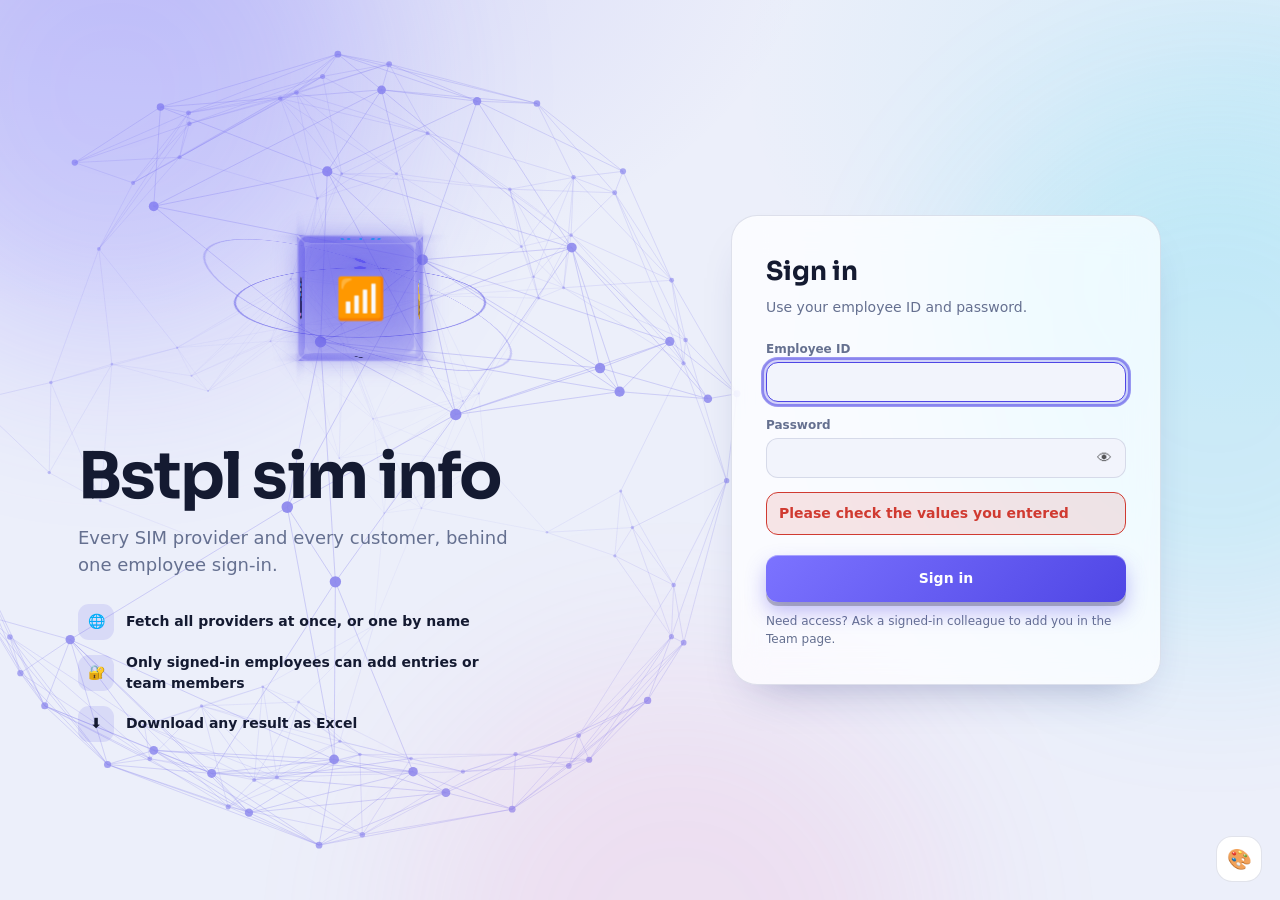
==== netlify_frontend/index.html @ 2a4c4e4f "init" ====
<!DOCTYPE html>
<html lang="en" data-theme="light"><head><meta charset="utf-8"><meta name="viewport" content="width=device-width,initial-scale=1">
<title>bstpl sim info</title>
<script>try{document.documentElement.dataset.theme=localStorage.getItem('vi-theme')||(matchMedia('(prefers-color-scheme:dark)').matches?'dark':'light')}catch(e){}</script>
<style>.hide{display:none!important}</style>
<link rel="preconnect" href="https://fonts.googleapis.com"><link rel="preconnect" href="https://fonts.gstatic.com" crossorigin>
<link rel="stylesheet" href="https://fonts.googleapis.com/css2?family=Sora:wght@500;700;800&display=swap">
<link rel="stylesheet" href="style.css?v=12">
<link rel="stylesheet" href="ux3d.css?v=12"></head><body>
<canvas id="bg" aria-hidden="true"></canvas>
<div class="aurora" aria-hidden="true"><i></i><i></i><i></i></div>

<!-- ================= SIGN IN ================= -->
<section id="login" class="hide">
  <div class="hero">
    <div class="scene" aria-hidden="true">
      <div class="ring"></div><div class="ring r2"></div>
      <div class="cube"><i>📶</i><i>🔐</i><i>📊</i><i>📱</i><i>🌐</i><i>⚡</i></div>
    </div>
    <h1 class="brand">Bstpl sim info</h1>
    <p class="lead">Every SIM provider and every customer, behind one employee sign-in.</p>
    <ul class="perks">
      <li><span>🌐</span>Fetch all providers at once, or one by name</li>
      <li><span>🔐</span>Only signed-in employees can add entries or team members</li>
      <li><span>⬇</span>Download any result as Excel</li>
    </ul>
  </div>
  <form id="loginForm" class="glass tilt" data-tilt="5" autocomplete="on">
    <h2>Sign in</h2><p class="sub">Use your employee ID and password.</p>
    <label>Employee ID<input id="lId" name="username" autocomplete="username" required></label>
    <label>Password<span class="pw"><input id="lPw" name="password" type="password" autocomplete="current-password" required><button type="button" class="eye" data-eye="lPw" aria-label="Show or hide password">👁</button></span></label>
    <div class="err hide" id="lErr" role="alert"></div>
    <button class="btn big" id="lBtn">Sign in</button>
    <p class="hint">Need access? Ask a signed-in colleague to add you in the Team page.</p>
  </form>
</section>

<!-- ================= APP ================= -->
<div id="app" class="hide">
  <header class="top glass">
    <div class="logo"><span class="gem" aria-hidden="true"></span><h1>bstpl sim info</h1></div>
    <nav class="tabs" id="mainNav"><button class="on" data-v="vData">📊 Data</button><button data-v="vTeam">👥 Team</button><button data-v="vLogs">🕘 Login history</button></nav>
    <div class="right">
      <span class="pill" id="conn">connecting…</span>
      <div class="user">
        <button class="avatar" id="userBtn" aria-label="Account menu"><span id="uIni">A</span></button>
        <div class="menu hide" id="userMenu"><div class="who"><b id="uName"></b><small id="uId"></small></div>
          <button id="chgPw">🔑 Change password</button><button id="logout">⎋ Sign out</button></div>
      </div>
    </div>
  </header>

  <main>
    <div class="banner hide" id="banner"></div>
    <div class="banner warn hide" id="pwWarn">You are still using the built-in password. <button class="link" id="pwWarnBtn">Change it now</button></div>

    <!-- ---- data ---- -->
    <section id="vData" class="rise">
      <div class="card tablebar"><div id="chips"></div><button class="btn ghost" id="newTable">➕ New table</button></div>
      <div id="work" class="hide">
        <nav class="tabs subnav"><button class="on" data-t="fetch">🔍 Fetch</button><button data-t="add">➕ Insert</button></nav>
        <section id="fetch" class="rise">
          <div class="card upload-bar">
            <div class="row between">
              <div>
                <strong>📁 Bulk Upload Excel (.xlsx)</strong>
                <p class="hint" style="margin:2px 0 0">Each sheet name in the Excel file represents a SIM Provider (sensorise, iotivity, vi, growspace, taisys). Customer names are read from the table rows. Importing the identical file twice asks for confirmation.</p>
              </div>
              <div class="row" style="margin-top:0;align-items:center">
                <input type="file" id="bulkFile" accept=".xlsx,.xlsm" class="hide">
                <button type="button" class="btn" id="bulkUploadBtn">📂 Choose & Upload Excel</button>
                <span id="uploadStatus" class="tag hide"></span>
              </div>
            </div>
          </div>
          <div class="card filter-card"><div class="grid" id="filters"></div>
            <div class="row between">
              <div class="row top0">
                <button class="btn" id="go">Fetch</button>
                <button class="btn ghost" id="reset">Reset</button>
                <button class="btn ghost" id="dl">⬇ Download Excel</button>
                
                <!-- Column Visibility Dropdown -->
                <div class="col-picker-wrap">
                  <button type="button" class="btn ghost" id="colPickerBtn" aria-expanded="false" title="Choose which columns to show in the table">
                    ⚙ Columns <span class="tag" id="colBadge" style="margin-left:4px;font-size:10px">All</span> ▾
                  </button>
                  <div class="col-picker-menu hide" id="colPickerMenu">
                    <div class="col-picker-header">
                      <div class="row between top0" style="margin-bottom:8px">
                        <strong style="font-size:13px">Columns to Display</strong>
                        <button type="button" class="btn ghost sm" id="colCloseBtn" style="padding:2px 8px">✕</button>
                      </div>
                      <div class="row top0" style="gap:6px">
                        <button type="button" class="btn ghost sm" id="colSelectAll">All</button>
                        <button type="button" class="btn ghost sm" id="colSelectDefault">Default</button>
                        <button type="button" class="btn ghost sm" id="colClearAll">Clear</button>
                      </div>
                    </div>
                    <div class="col-picker-list" id="colPickerList"></div>
                  </div>
                </div>
              </div>

              <!-- Page Size Selector -->
              <div class="row top0" style="align-items:center">
                <label style="display:flex;align-items:center;gap:6px;margin:0;font-size:12px;color:var(--mut)">
                  Rows per page:
                  <select id="pageSize" class="auto" style="padding:6px 10px;font-size:12px">
                    <option value="100" selected>100</option>
                    <option value="250">250</option>
                    <option value="500">500</option>
                    <option value="1000">1000</option>
                    <option value="5000">5,000 (use Download for everything)</option>
                  </select>
                </label>
              </div>
            </div>
          </div>
          <div class="stats" id="stats"></div>
          <div class="card"><div class="wrap"><table><thead id="head"></thead><tbody id="body"></tbody></table></div>
            <div class="pager"><span id="info"></span><span><button class="btn ghost" id="prev">‹ Prev</button> <button class="btn ghost" id="next">Next ›</button></span></div></div>
        </section>
        <section id="add" class="hide rise">
          <div class="card empty hide" id="addAll"><h3>Choose a provider to add an entry</h3><div id="addPick"></div></div>
          <form class="card" id="form"><div class="grid" id="fields"></div>
            <div class="row"><button class="btn">Save to database</button><button type="reset" class="btn ghost" id="clear">Clear</button></div></form>
        </section>
      </div>
      <div class="card empty hide" id="noTables">No tables in this database yet. Click <b>➕ New table</b> to create one, or create tables in MySQL Workbench and refresh this page.</div>
    </section>

    <!-- ---- team ---- -->
    <section id="vTeam" class="hide rise"><div class="two">
      <form class="card" id="memberForm" autocomplete="off"><h3>Add a team member</h3>
        <p class="hint">Only signed-in employees can do this. The new member can change their password after signing in.</p>
        <div class="grid one">
          <label>Employee ID<input id="mId" required minlength="3" maxlength="30" pattern="[A-Za-z0-9_.-]+" placeholder="e.g. 2045"></label>
          <label>Full name<input id="mName" required maxlength="100" placeholder="e.g. Asha Rao"></label>
          <label>Temporary password<span class="pw"><input id="mPw" type="password" minlength="6" maxlength="100" required autocomplete="new-password" data-meter="mMeter"><button type="button" class="eye" data-eye="mPw" aria-label="Show or hide password">👁</button></span><span class="meter" id="mMeter"><i></i></span></label>
          <label style="display:flex;gap:8px;align-items:center;font-weight:500"><input type="checkbox" id="mAdmin" style="width:auto;margin:0"> Administrator (manages the team, sees login history, creates tables)</label>
        </div>
        <div class="row"><button class="btn">Add member</button></div></form>
      <div class="card"><h3>Team members <small class="count" id="mCount"></small></h3>
        <div class="wrap"><table><thead><tr><th>Employee ID</th><th>Name</th><th>Added by</th><th>Last sign-in</th><th></th></tr></thead><tbody id="mBody"></tbody></table></div></div>
    </div></section>

    <!-- ---- login history ---- -->
    <section id="vLogs" class="hide rise"><div class="card">
      <div class="row between top0"><h3>Login history <small class="count" id="lgInfo"></small></h3>
        <span class="row top0"><select id="lgFilter" class="auto"><option value="">Everything</option><option value="fail">Failed sign-ins</option><option value="login">Sign-ins</option><option value="logout">Sign-outs</option><option value="password_change">Password changes</option><option value="member_added">Members added</option><option value="member_removed">Members removed</option><option value="bulk_upload">Bulk uploads</option></select>
        <button class="btn ghost" id="lgRefresh">↻ Refresh</button></span></div>
      <div class="wrap"><table><thead><tr><th>Time</th><th>Employee ID</th><th>Name</th><th>What happened</th><th>Details</th><th>IP address</th><th>Device</th></tr></thead><tbody id="lgBody"></tbody></table></div>
    </div></section>
  </main>
</div>

<dialog id="dlg"><h2>Create a new table</h2>
  <label>Table name<input id="tName" placeholder="e.g. NEWPROVIDER"></label>
  <p class="hint">An <b>id</b> column (automatic number) and a <b>created_at</b> column are added for you.</p>
  <div id="cols"></div>
  <div class="row"><button type="button" class="btn ghost" id="addCol">+ Column</button><span style="flex:1"></span>
    <button type="button" class="btn ghost" id="cancel">Cancel</button><button type="button" class="btn" id="create">Create table</button></div>
</dialog>

<dialog id="pwDlg"><h2>Change password</h2>
  <form id="pwForm" autocomplete="off">
    <label>Current password<span class="pw"><input id="pCur" type="password" autocomplete="current-password" required><button type="button" class="eye" data-eye="pCur" aria-label="Show or hide password">👁</button></span></label>
    <label>New password<span class="pw"><input id="pNew" type="password" minlength="6" maxlength="100" autocomplete="new-password" data-meter="pMeter" required><button type="button" class="eye" data-eye="pNew" aria-label="Show or hide password">👁</button></span><span class="meter" id="pMeter"><i></i></span></label>
    <label>Repeat new password<input id="pNew2" type="password" autocomplete="new-password" required></label>
    <p class="hint">At least 6 characters. 12 or more, mixing letters, numbers and symbols, is strong. Other devices are signed out when you save.</p>
    <div class="row"><span style="flex:1"></span><button type="button" class="btn ghost" id="pCancel">Cancel</button><button class="btn">Save password</button></div>
  </form>
</dialog>

<dialog id="uploadAckDlg" class="ack-dlg">
  <!-- Progress Section -->
  <div id="uploadProgressSection">
    <div class="row between" style="align-items:center;margin-bottom:12px">
      <h3 style="margin:0">⏳ Uploading & Processing Excel Data</h3>
      <span class="tag ok" id="uploadStatusTag">All Sheets</span>
    </div>
    <p class="hint" id="uploadFileMeta" style="margin:0 0 14px">Preparing file...</p>
    
    <div class="progress-wrap">
      <div class="progress-track">
        <div id="uploadProgressBar" class="progress-bar"></div>
      </div>
      <div class="row between" style="font-size:12px;margin-top:8px;color:var(--mut)">
        <span id="uploadStageText">Uploading file…</span>
        <b id="uploadPercent">0%</b>
      </div>
    </div>
    
    <div class="upload-steps">
      <div class="ustep active" id="step1"><i>1</i> <span>Uploading Excel file</span></div>
      <div class="ustep" id="step2"><i>2</i> <span>Sheet names as Providers</span></div>
      <div class="ustep" id="step3"><i>3</i> <span>Consolidating customer entries</span></div>
    </div>
  </div>

  <!-- Acknowledgment Section -->
  <div id="uploadAckSection" class="hide">
    <div style="text-align:center;margin-bottom:18px">
      <div class="ack-icon">✅</div>
      <h2 style="margin:0 0 6px">Data Upload Acknowledgment</h2>
      <p class="hint" style="max-width:560px;margin:0 auto">
        All sheets have been successfully consolidated into the unified table. Each sheet name was processed as the SIM Provider, and each table row was imported with its customer name. The file itself is not stored; only a fingerprint is kept so an accidental re-upload can be caught.
      </p>
    </div>

    <div class="stats" style="grid-template-columns:repeat(3,1fr);margin-bottom:18px">
      <div class="card stat">
        <b id="ackTotalRows">0</b>
        <span>Total Entries Imported</span>
      </div>
      <div class="card stat">
        <b id="ackSheetsCount">0</b>
        <span>Providers (Sheets)</span>
      </div>
      <div class="card stat">
        <b id="ackCustomersCount">0</b>
        <span>Customers Identified</span>
      </div>
    </div>

    <ul id="ackWarnings" class="hide" style="margin:0 0 14px;padding:10px 12px 10px 28px;border:1px solid var(--warn);border-radius:12px;color:var(--warn);font-size:12px"></ul>
    <h4 style="margin:0 0 8px;font-size:13px;color:var(--mut);text-transform:uppercase;letter-spacing:.05em">Providers (Sheets) Breakdown</h4>
    <div class="wrap" style="max-height:220px;margin-bottom:18px">
      <table>
        <thead>
          <tr>
            <th>Sheet Name (Provider)</th>
            <th class="num">Entries (Rows)</th>
            <th>Sample Customers</th>
            <th>Status</th>
          </tr>
        </thead>
        <tbody id="ackBreakdownBody"></tbody>
      </table>
    </div>

    <div class="row end">
      <button type="button" class="btn" id="ackCloseBtn">✔ Acknowledge & View Records</button>
    </div>
  </div>

  <!-- Error Section -->
  <div id="uploadErrorSection" class="hide">
    <div style="text-align:center;margin-bottom:18px">
      <div class="ack-icon" style="color:var(--err)">⚠️</div>
      <h2 style="margin:0 0 8px">Upload Failed</h2>
      <p class="err" id="uploadErrorMsg"></p>
    </div>
    <div class="row end">
      <button type="button" class="btn ghost" id="ackErrCloseBtn">Dismiss</button>
    </div>
  </div>
</dialog>

<div class="themer">
  <div class="menu up hide" id="themeMenu" role="menu" aria-label="Choose a theme"></div>
  <button class="icon" id="themeBtn" title="Change theme" aria-label="Change theme">🎨</button>
</div>
<div id="toast" role="status"></div>
<script src="script.js?v=12"></script>
<script src="ux3d.js?v=12"></script></body></html>
---- netlify_frontend/style.css ----
/* bstpl sim info - light + dark, glass surfaces, CSS 3D (cube, rings, tilt, keycap buttons) and a canvas node-sphere behind everything */
/* ---------- themes: pick one with the 🎨 button (saved in this browser) ---------- */
:root,[data-theme=light]{--bg:#eceffa;--card:#ffffff;--glass:rgba(255,255,255,.74);--tx:#141a31;--mut:#657090;--line:rgba(30,42,100,.13);--a:#4f46e5;--a2:#7c73ff;--arg:79,70,229;--on:#fff;--o1:#7c73ff;--o2:#22d3ee;--o3:#f472b6;--org:34,211,238;--ok:#12805c;--err:#d03a31;--warn:#9a6a10;--sh:0 22px 44px -26px rgba(40,50,120,.4);--disp:'Sora',system-ui,'Segoe UI',sans-serif;color-scheme:light}
[data-theme=dark]{--bg:#090d1c;--card:#151b33;--glass:rgba(21,27,51,.72);--tx:#edf0ff;--mut:#9aa5ca;--line:rgba(160,175,255,.15);--a:#8b83ff;--a2:#5f56e8;--arg:139,131,255;--warn:#e6b450;--sh:0 22px 44px -26px rgba(0,0,0,.8);color-scheme:dark}
[data-theme=ocean]{--bg:#e5f3fa;--glass:rgba(255,255,255,.76);--tx:#0c2433;--mut:#53708a;--line:rgba(8,70,110,.15);--a:#075985;--a2:#0284c7;--arg:7,89,133;--o1:#38bdf8;--o2:#2dd4bf;--o3:#818cf8;--org:45,212,191;--sh:0 22px 44px -26px rgba(3,70,110,.42)}
[data-theme=forest]{--bg:#07120d;--card:#0f1f18;--glass:rgba(15,31,24,.74);--tx:#e6f6ee;--mut:#8fb3a1;--line:rgba(120,230,170,.16);--a:#34d399;--a2:#10b981;--arg:52,211,153;--on:#04170e;--o1:#10b981;--o2:#84cc16;--o3:#06b6d4;--org:132,204,22;--warn:#e6b450;--sh:0 22px 44px -26px rgba(0,0,0,.85);color-scheme:dark}
[data-theme=sunset]{--bg:#fff0e6;--glass:rgba(255,255,255,.78);--tx:#2b1608;--mut:#8a6048;--line:rgba(140,60,10,.16);--a:#c2410c;--a2:#ea580c;--arg:194,65,12;--o1:#fb923c;--o2:#f472b6;--o3:#fbbf24;--org:244,114,182;--sh:0 22px 44px -26px rgba(150,60,10,.42)}
[data-theme=rose]{--bg:#fdeef3;--glass:rgba(255,255,255,.78);--tx:#2d0f1a;--mut:#8b5a6b;--line:rgba(150,20,60,.15);--a:#be123c;--a2:#e11d48;--arg:190,18,60;--o1:#fb7185;--o2:#c084fc;--o3:#fda4af;--org:192,132,252;--sh:0 22px 44px -26px rgba(150,20,60,.4)}
[data-theme=graphite]{--bg:#101113;--card:#1b1d21;--glass:rgba(27,29,33,.76);--tx:#efeff1;--mut:#9a9ca5;--line:rgba(255,255,255,.12);--a:#f5a524;--a2:#fcd34d;--arg:245,165,36;--on:#1a1100;--o1:#f5a524;--o2:#64748b;--o3:#a1a1aa;--org:100,116,139;--warn:#e6b450;--sh:0 22px 44px -26px rgba(0,0,0,.85);color-scheme:dark}
*{box-sizing:border-box}
body{margin:0;min-height:100vh;overflow-x:hidden;font:14px/1.5 system-ui,'Segoe UI',sans-serif;color:var(--tx);background:radial-gradient(1100px 650px at 12% -8%,rgba(var(--arg),.16),transparent 60%),radial-gradient(900px 600px at 100% 8%,rgba(var(--org),.12),transparent 60%),var(--bg)}
h1,h2,h3{font-family:var(--disp);margin:0}h3{font-size:16px;margin-bottom:6px}h3 .count{color:var(--mut);font:600 12px system-ui;margin-left:6px}
.hide{display:none!important}
#bg{position:fixed;inset:0;z-index:0;pointer-events:none;opacity:.6;transition:opacity .6s}body.authed #bg{opacity:.3}
.aurora{position:fixed;inset:0;z-index:0;overflow:hidden;pointer-events:none}
.aurora i{position:absolute;width:42vmax;height:42vmax;border-radius:50%;filter:blur(90px);opacity:.26;animation:drift 24s ease-in-out infinite}
.aurora i:nth-child(1){background:var(--o1);left:-12vmax;top:-14vmax}.aurora i:nth-child(2){background:var(--o2);right:-16vmax;top:8vmax;opacity:.16;animation-delay:-8s}.aurora i:nth-child(3){background:var(--o3);left:32vw;bottom:-24vmax;opacity:.12;animation-delay:-15s}
@keyframes drift{50%{transform:translate(4vmax,3vmax) scale(1.1)}}
#login,#app{position:relative;z-index:1}

/* ---------- surfaces ---------- */
.glass,.card{background:var(--glass);-webkit-backdrop-filter:blur(16px) saturate(140%);backdrop-filter:blur(16px) saturate(140%);border:1px solid var(--line);box-shadow:var(--sh),inset 0 1px 0 rgba(255,255,255,.22)}
.card{border-radius:18px;padding:18px;margin-bottom:18px}
.rise{animation:rise .35s ease-out both}@keyframes rise{from{opacity:0;transform:translateY(10px)}}
.tilt{position:relative;transform:perspective(900px) rotateX(var(--rx,0deg)) rotateY(var(--ry,0deg));transition:transform .18s ease-out,box-shadow .3s;will-change:transform}
.tilt::after{content:'';position:absolute;inset:0;border-radius:inherit;pointer-events:none;opacity:0;transition:opacity .3s;background:radial-gradient(circle at var(--gx,50%) var(--gy,0%),rgba(255,255,255,.2),transparent 55%)}
.tilt:hover::after{opacity:1}.tilt:hover{box-shadow:0 34px 60px -26px rgba(var(--arg),.55),inset 0 1px 0 rgba(255,255,255,.25)}

/* ---------- forms + buttons ---------- */
label{display:block;font-size:12px;font-weight:600;color:var(--mut)}
input,select,textarea{width:100%;margin-top:4px;padding:10px 12px;font:inherit;color:var(--tx);background:color-mix(in srgb,var(--bg) 70%,var(--card));border:1px solid var(--line);border-radius:12px;transition:box-shadow .2s,border-color .2s}
input:focus,select:focus,textarea:focus{outline:none;border-color:var(--a);box-shadow:0 0 0 4px rgba(var(--arg),.22)}
select.auto{width:auto;margin:0}textarea{min-height:60px;resize:vertical}
.btn{position:relative;border:0;border-radius:12px;padding:11px 20px;font:inherit;font-weight:700;color:var(--on);cursor:pointer;background:linear-gradient(135deg,var(--a2),var(--a));box-shadow:inset 0 1px 0 rgba(255,255,255,.35),0 5px 0 -1px color-mix(in srgb,var(--a) 50%,#000),0 14px 22px -10px rgba(var(--arg),.6);transition:transform .12s,box-shadow .12s,filter .2s}
.btn:hover{transform:translateY(-2px);filter:brightness(1.07)}
.btn:active{transform:translateY(4px);box-shadow:inset 0 1px 0 rgba(255,255,255,.3),0 1px 0 -1px color-mix(in srgb,var(--a) 50%,#000),0 4px 8px -6px rgba(var(--arg),.6)}
.btn.ghost{color:var(--tx);background:var(--card);border:1px solid var(--line);box-shadow:0 3px 0 -1px var(--line)}
.btn.ghost:active{transform:translateY(2px);box-shadow:none}.btn.sm{padding:5px 12px;font-size:12px}
.btn:disabled{opacity:.5;pointer-events:none}.btn.big{width:100%;margin-top:20px;padding:13px}
.btn.busy{pointer-events:none;opacity:.8}.btn.busy::after{content:'';display:inline-block;width:14px;height:14px;margin-left:10px;vertical-align:-2px;border:2px solid var(--on);border-top-color:transparent;border-radius:50%;animation:turn .7s linear infinite}
@keyframes turn{to{transform:rotate(360deg)}}
:is(button,a,input,select):focus-visible{outline:3px solid rgba(var(--arg),.55);outline-offset:2px}
.link{background:none;border:0;padding:0;color:var(--a);font:inherit;font-weight:700;text-decoration:underline;cursor:pointer}
.pw{position:relative;display:block}.pw input{padding-right:46px}
.eye{position:absolute;right:5px;bottom:5px;width:34px;height:32px;border:0;border-radius:9px;background:none;cursor:pointer;font-size:15px;opacity:.65}.eye:hover{opacity:1;background:rgba(var(--arg),.1)}
.meter{display:block;height:5px;border-radius:5px;margin-top:7px;background:rgba(var(--arg),.12);overflow:hidden}
.meter i{display:block;height:100%;width:0;transition:width .25s,background .25s;background:var(--err)}
.meter i[data-s="2"]{background:#e0a100}.meter i[data-s="3"]{background:#6bbf3a}.meter i[data-s="4"]{background:var(--ok)}
.grid{display:grid;grid-template-columns:repeat(auto-fill,minmax(180px,1fr));gap:14px}.grid.one{grid-template-columns:1fr}.grid .wide{grid-column:1/-1}
.row{display:flex;gap:10px;align-items:end;margin-top:16px;flex-wrap:wrap}.row.between{justify-content:space-between;align-items:center}.row.top0{margin-top:0}
.hint{color:var(--mut);font-size:12px;margin:10px 0 0}

/* ---------- sign-in ---------- */
#login{min-height:100vh;display:grid;grid-template-columns:1.05fr .95fr;gap:48px;align-items:center;max-width:1180px;margin:0 auto;padding:40px 28px}
.brand{font-size:clamp(38px,5.4vw,64px);letter-spacing:-.03em;line-height:1.02;margin:6px 0 14px}
.lead{font-size:18px;color:var(--mut);max-width:430px;margin:0}
.perks{list-style:none;padding:0;margin:26px 0 0;display:grid;gap:12px;max-width:430px}
.perks li{display:flex;gap:12px;align-items:center;font-weight:600}
.perks span{flex:none;display:grid;place-items:center;width:36px;height:36px;border-radius:11px;background:rgba(var(--arg),.12)}
#loginForm{width:100%;max-width:430px;justify-self:center;padding:36px 34px;border-radius:26px}
#loginForm h2{font-size:26px}.sub{color:var(--mut);margin:6px 0 22px}#loginForm label+label{margin-top:14px}
.err{margin-top:14px;padding:10px 12px;border-radius:12px;background:rgba(208,58,49,.12);border:1px solid var(--err);color:var(--err);font-weight:600}
.shake{animation:shake .4s}@keyframes shake{20%,60%{transform:translateX(-8px)}40%,80%{transform:translateX(8px)}}
/* the 3D cube */
.scene{position:relative;height:280px;perspective:900px;display:grid;place-items:center;margin-bottom:6px;transform-style:preserve-3d}
.cube{--s:118px;position:relative;width:var(--s);height:var(--s);transform-style:preserve-3d;animation:spin 20s linear infinite}
.cube i{position:absolute;inset:0;display:grid;place-items:center;font-style:normal;font-size:38px;border:1px solid rgba(255,255,255,.4);border-radius:10px;background:linear-gradient(135deg,rgba(var(--arg),.55),rgba(var(--arg),.16));box-shadow:inset 0 0 34px rgba(255,255,255,.16),0 0 24px rgba(var(--arg),.25)}
.cube i:nth-child(1){transform:translateZ(calc(var(--s)/2))}.cube i:nth-child(2){transform:rotateY(90deg) translateZ(calc(var(--s)/2))}
.cube i:nth-child(3){transform:rotateY(180deg) translateZ(calc(var(--s)/2))}.cube i:nth-child(4){transform:rotateY(-90deg) translateZ(calc(var(--s)/2))}
.cube i:nth-child(5){transform:rotateX(90deg) translateZ(calc(var(--s)/2))}.cube i:nth-child(6){transform:rotateX(-90deg) translateZ(calc(var(--s)/2))}
@keyframes spin{from{transform:rotateX(-22deg) rotateY(0)}to{transform:rotateX(-22deg) rotateY(360deg)}}
.ring{position:absolute;inset:0;margin:auto;width:250px;height:250px;border-radius:50%;border:2px solid rgba(var(--arg),.5);transform:rotateX(74deg);animation:orbit 9s linear infinite}
.ring::after{content:'';position:absolute;top:-8px;left:50%;width:14px;height:14px;margin-left:-7px;border-radius:50%;background:var(--a2);box-shadow:0 0 20px var(--a2)}
.ring.r2{width:320px;height:320px;border-color:rgba(var(--arg),.25);animation-duration:14s;animation-direction:reverse;transform:rotateX(74deg) rotateY(18deg)}
@keyframes orbit{to{transform:rotateX(74deg) rotateZ(360deg)}}.ring.r2{animation-name:orbit2}@keyframes orbit2{to{transform:rotateX(74deg) rotateY(18deg) rotateZ(360deg)}}

/* ---------- app shell ---------- */
.top{position:sticky;top:12px;z-index:20;display:flex;align-items:center;gap:16px;flex-wrap:wrap;max-width:1400px;width:calc(100% - 24px);margin:12px auto 0;padding:10px 16px;border-radius:20px}
.logo{display:flex;align-items:center;gap:12px}.logo h1{font-size:18px;letter-spacing:-.01em}
.gem{width:24px;height:24px;border-radius:7px;background:linear-gradient(135deg,var(--a2),var(--a));box-shadow:inset 0 1px 0 rgba(255,255,255,.5),3px 4px 0 rgba(var(--arg),.35),0 8px 14px -4px rgba(var(--arg),.6);animation:gem 7s ease-in-out infinite}
@keyframes gem{0%,100%{transform:perspective(120px) rotateX(18deg) rotateY(-24deg)}50%{transform:perspective(120px) rotateX(-14deg) rotateY(26deg)}}
.tabs{display:flex;gap:4px;padding:4px;border-radius:14px;background:rgba(var(--arg),.09)}
.tabs button{border:0;background:none;color:var(--mut);font:inherit;font-weight:700;padding:8px 14px;border-radius:10px;cursor:pointer;transition:background .2s,color .2s}
.tabs button:hover{color:var(--tx)}.tabs button.on{background:var(--card);color:var(--a);box-shadow:0 6px 14px -8px rgba(var(--arg),.7)}
.subnav{display:inline-flex;margin-bottom:16px}
.right{margin-left:auto;display:flex;align-items:center;gap:12px;flex-wrap:wrap}
.pill{font-size:11px;font-weight:700;padding:4px 10px;border-radius:20px;background:rgba(208,58,49,.14);color:var(--err)}.pill.ok{background:rgba(18,128,92,.14);color:var(--ok)}
.icon{width:38px;height:38px;border-radius:12px;border:1px solid var(--line);background:var(--card);cursor:pointer;font-size:16px;transition:transform .15s}.icon:hover{transform:rotate(20deg) scale(1.08)}
.user{position:relative}
.avatar{width:38px;height:38px;border-radius:12px;border:0;color:var(--on);font-weight:800;cursor:pointer;background:linear-gradient(135deg,var(--a2),var(--a));box-shadow:inset 0 1px 0 rgba(255,255,255,.4),0 4px 0 -1px color-mix(in srgb,var(--a) 50%,#000),0 12px 18px -8px rgba(var(--arg),.7)}
.menu{position:absolute;right:0;top:calc(100% + 12px);min-width:230px;padding:8px;border-radius:16px;background:var(--card);border:1px solid var(--line);box-shadow:var(--sh);animation:pop .15s ease-out}
.themer{position:fixed;z-index:40;right:18px;bottom:18px;display:flex;flex-direction:column;align-items:flex-end;gap:10px}
.themer .icon{width:46px;height:46px;border-radius:16px;font-size:20px;box-shadow:var(--sh)}
.menu.up{position:static;min-width:210px;max-height:60vh;overflow:auto}
.menu .sw{display:flex;align-items:center;gap:12px}.menu .sw i{flex:none;width:22px;height:22px;border-radius:50%;border:2px solid var(--line);box-shadow:inset 0 0 0 3px var(--c1),inset 0 0 0 20px var(--c2)}
.menu .sw.on{background:rgba(var(--arg),.14);color:var(--a)}.menu .sw small{margin-left:auto;color:var(--mut);font-weight:500}
@keyframes pop{from{opacity:0;transform:translateY(-6px) scale(.97)}}
.menu .who{padding:8px 10px 10px;border-bottom:1px solid var(--line);margin-bottom:6px}.menu .who b,.menu .who small{display:block}.menu small{color:var(--mut)}
.menu button{display:block;width:100%;text-align:left;border:0;background:none;color:var(--tx);font:inherit;font-weight:600;padding:9px 10px;border-radius:10px;cursor:pointer}.menu button:hover{background:rgba(var(--arg),.1)}
main{max-width:1400px;margin:22px auto 40px;padding:0 12px}
.banner{margin-bottom:16px;padding:12px 16px;border-radius:14px;white-space:pre-wrap;background:color-mix(in srgb,var(--err) 12%,var(--card));border:1px solid var(--err)}
.banner.warn{background:color-mix(in srgb,var(--warn) 14%,var(--card));border-color:var(--warn)}
.tablebar{display:flex;gap:10px;align-items:center;flex-wrap:wrap}#chips{display:flex;gap:10px;flex-wrap:wrap;flex:1}
.chip{border:1px solid var(--line);background:var(--card);color:var(--tx);border-radius:20px;padding:7px 14px;font:inherit;font-weight:700;cursor:pointer;transition:transform .15s,box-shadow .15s}
.chip:hover{transform:translateY(-3px);box-shadow:0 12px 18px -12px rgba(var(--arg),.7)}
.chip small{color:var(--mut);font-weight:500;margin-left:6px}
.chip.on{color:var(--on);border-color:transparent;background:linear-gradient(135deg,var(--a2),var(--a));box-shadow:inset 0 1px 0 rgba(255,255,255,.35),0 4px 0 -1px color-mix(in srgb,var(--a) 50%,#000),0 12px 18px -8px rgba(var(--arg),.6)}.chip.on small{color:var(--on);opacity:.85}

/* ---------- data ---------- */
.stats{display:grid;grid-template-columns:repeat(3,1fr);gap:14px;margin-bottom:18px;position:relative;z-index:1}
.stat{margin:0;padding:16px 18px}.stat b{display:block;font:800 28px var(--disp);color:var(--a);letter-spacing:-.02em}.stat span{color:var(--mut);font-size:12px}
.wrap{overflow:auto;max-height:62vh;border:1px solid var(--line);border-radius:14px}
table{border-collapse:collapse;width:100%;white-space:nowrap}
th{position:sticky;top:0;z-index:1;background:var(--card);text-align:left;padding:11px 14px;font-size:12px;color:var(--mut);border-bottom:1px solid var(--line);cursor:pointer;user-select:none}
#head th:hover{color:var(--a)}td{padding:9px 14px;border-bottom:1px solid var(--line)}tbody tr:hover td{background:rgba(var(--arg),.07)}.num{text-align:right}
.tag{display:inline-block;font-size:11px;font-weight:700;padding:2px 9px;border-radius:20px;background:rgba(var(--arg),.14);color:var(--a)}.tag.good{background:rgba(18,128,92,.14);color:var(--ok)}.tag.bad{background:rgba(208,58,49,.14);color:var(--err)}
tbody td .tag{cursor:pointer;transition:transform .12s,box-shadow .12s}tbody td .tag:hover{transform:translateY(-1px) scale(1.05);box-shadow:0 3px 6px -2px rgba(var(--arg),.4)}
.pager{display:flex;justify-content:space-between;align-items:center;margin-top:14px;color:var(--mut)}
.empty{text-align:center;color:var(--mut);padding:38px 14px}.empty h3{color:var(--tx);margin-bottom:14px}#addPick{display:flex;gap:10px;flex-wrap:wrap;justify-content:center}
.two{display:grid;grid-template-columns:minmax(300px,390px) 1fr;gap:18px;align-items:start}
dialog{border:1px solid var(--line);border-radius:20px;background:var(--card);color:var(--tx);padding:24px;width:min(560px,92vw);box-shadow:0 40px 80px -30px rgba(0,0,0,.6)}
dialog[open]{animation:pop .2s ease-out}dialog::backdrop{background:rgba(8,12,28,.6);-webkit-backdrop-filter:blur(4px);backdrop-filter:blur(4px)}
dialog h2{font-size:20px;margin-bottom:14px}dialog label+label{margin-top:12px}
.crow{display:grid;grid-template-columns:1fr 170px auto;gap:8px;margin-top:8px;align-items:end}.crow input,.crow select{margin:0}
.upload-bar{margin-bottom:16px;background:linear-gradient(135deg,rgba(var(--arg),.06),transparent);border:1px dashed var(--line)}
.upload-bar strong{font-size:15px;color:var(--tx)}
.row.end{justify-content:flex-end}
.form-subbox{grid-column:1/-1;background:rgba(var(--arg),.06);border:1px dashed var(--line);border-radius:14px;padding:14px;animation:rise .2s ease-out}
.form-subbox h4{margin:0 0 10px;font-size:12px;font-weight:700;color:var(--a);text-transform:uppercase;letter-spacing:.05em}
.form-subbox .grid{gap:10px}

/* ---------- column picker dropdown ---------- */
.filter-card{position:relative;z-index:100}
.col-picker-wrap{position:relative;display:inline-block;z-index:110}
.col-picker-menu{position:absolute;left:0;top:calc(100% + 8px);z-index:1000;width:min(340px,92vw);max-height:420px;overflow-y:auto;background:var(--card)!important;border:1px solid var(--line);border-radius:16px;padding:14px;box-shadow:0 18px 45px rgba(0,0,0,.35),0 4px 14px rgba(0,0,0,.15);animation:pop .15s ease-out}
.col-picker-header{padding-bottom:10px;border-bottom:1px solid var(--line);margin-bottom:8px}
.col-picker-list{display:flex;flex-direction:column;gap:3px;max-height:280px;overflow-y:auto;padding-right:4px}
.col-picker-item{display:flex;align-items:center;gap:10px;padding:6px 8px;border-radius:8px;cursor:pointer;font-size:13px;user-select:none;transition:background .12s}
.col-picker-item:hover{background:rgba(var(--arg),.09)}
.col-picker-item input[type="checkbox"]{margin:0;width:16px;height:16px;cursor:pointer}
.col-picker-item span{flex:1;white-space:nowrap;overflow:hidden;text-overflow:ellipsis;font-weight:500}

/* ---------- upload progress & acknowledgment modal ---------- */
.ack-dlg{width:min(680px,94vw);max-height:88vh;overflow-y:auto;padding:28px 24px;border-radius:22px}
.ack-icon{font-size:42px;margin-bottom:8px;line-height:1}
.progress-wrap{background:rgba(var(--arg),.05);padding:16px;border-radius:14px;border:1px solid var(--line)}
.progress-track{height:12px;border-radius:20px;background:rgba(var(--arg),.14);overflow:hidden;position:relative}
.progress-bar{height:100%;width:0%;border-radius:20px;background:linear-gradient(90deg,var(--a),var(--a2));transition:width .25s ease-out;position:relative}
.progress-bar::after{content:'';position:absolute;inset:0;background:linear-gradient(90deg,transparent,rgba(255,255,255,.4),transparent);animation:shimmer 1.5s infinite}
@keyframes shimmer{0%{transform:translateX(-100%)}100%{transform:translateX(100%)}}
.upload-steps{display:grid;grid-template-columns:repeat(3,1fr);gap:10px;margin-top:14px}
.ustep{display:flex;align-items:center;gap:8px;font-size:11px;color:var(--mut);padding:8px 10px;border-radius:10px;background:rgba(var(--arg),.04);border:1px solid var(--line);transition:.2s}
.ustep i{width:18px;height:18px;border-radius:50%;background:var(--line);color:var(--tx);font-style:normal;font-weight:700;display:grid;place-items:center;font-size:10px;flex:none}
.ustep.active{color:var(--a);border-color:var(--a);background:rgba(var(--arg),.1);font-weight:700}
.ustep.active i{background:var(--a);color:var(--on)}
.ustep.done{color:var(--ok);border-color:var(--ok)}
.ustep.done i{background:var(--ok);color:#fff}

#toast{position:fixed;z-index:50;bottom:26px;left:50%;transform:translate(-50%,20px);padding:12px 22px;border-radius:14px;color:#fff;background:var(--ok);box-shadow:0 18px 30px -12px rgba(0,0,0,.5);opacity:0;transition:.3s;pointer-events:none}
#toast.show{opacity:1;transform:translate(-50%,0)}#toast.bad{background:var(--err)}

@media(max-width:940px){#login{grid-template-columns:1fr;gap:10px;padding:24px 18px}.hero{text-align:center}.lead,.perks{margin-left:auto;margin-right:auto;text-align:left}.scene{height:240px}.two{grid-template-columns:1fr}.right{margin-left:0;width:100%}.stats{grid-template-columns:repeat(2,1fr)!important}}
@media(prefers-reduced-motion:reduce){*,*::before,*::after{animation:none!important;transition:none!important}}
---- netlify_frontend/ux3d.css ----
/* ux3d.css - lightweight add-on (v3). Uses only variables defined in style.css (v2 used --a-soft / --shadow / --soft which do not
   exist, which made the whole box-shadow invalid and REMOVED the 3D shadow of the main buttons). */
.btn:not(.ghost):not(.sm){box-shadow:inset 0 1px 0 rgba(255,255,255,.35),0 4px 0 rgba(0,0,0,.22),0 10px 20px rgba(var(--arg),.35)}
.btn:not(.ghost):not(.sm):hover{box-shadow:inset 0 1px 0 rgba(255,255,255,.35),0 6px 0 rgba(0,0,0,.2),0 14px 26px rgba(var(--arg),.4)}
.btn:not(.ghost):not(.sm):active{box-shadow:0 1px 0 rgba(0,0,0,.25)}
.tabs button:hover{box-shadow:0 6px 14px rgba(var(--arg),.25)}
table tbody tr:hover{box-shadow:0 4px 12px rgba(0,0,0,.1)}
.kbhint{position:fixed;left:14px;bottom:14px;z-index:5;font-size:12px;color:var(--mut);background:var(--card);border:1px solid var(--line);
  border-radius:12px;padding:6px 10px;box-shadow:var(--sh);opacity:.85;pointer-events:none}
.kbhint kbd{background:rgba(var(--arg),.12);border:1px solid var(--line);border-bottom-width:3px;border-radius:6px;padding:0 6px;font:inherit;font-weight:700}
@media (hover:none),(prefers-reduced-motion:reduce){.kbhint{display:none}}
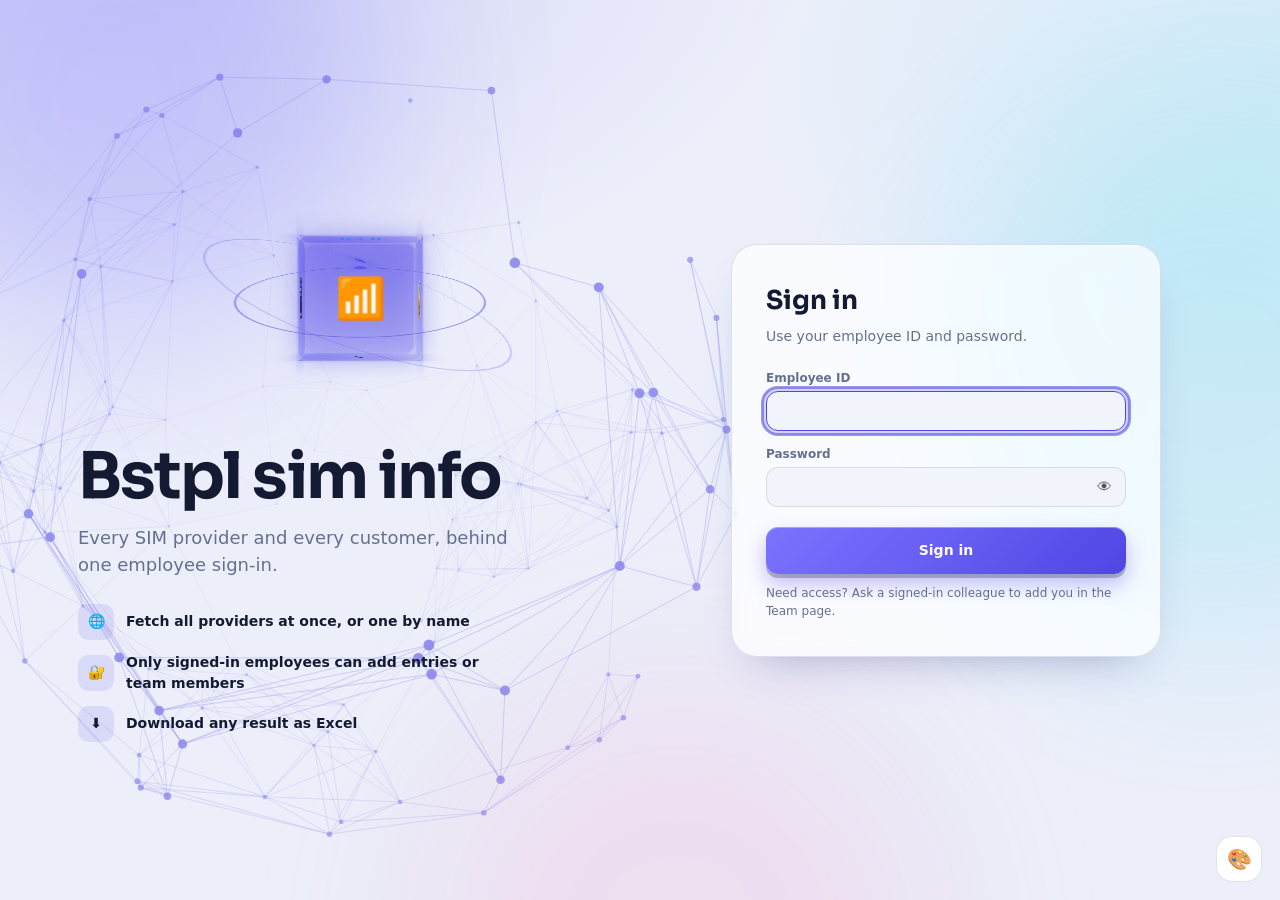
==== commit 49adbc0f: "init" ====
--- a/netlify_frontend/index.html
+++ b/netlify_frontend/index.html
@@ -5,8 +5,8 @@
 <style>.hide{display:none!important}</style>
 <link rel="preconnect" href="https://fonts.googleapis.com"><link rel="preconnect" href="https://fonts.gstatic.com" crossorigin>
 <link rel="stylesheet" href="https://fonts.googleapis.com/css2?family=Sora:wght@500;700;800&display=swap">
-<link rel="stylesheet" href="style.css?v=12">
-<link rel="stylesheet" href="ux3d.css?v=12"></head><body>
+<link rel="stylesheet" href="style.css?v=20261109">
+<link rel="stylesheet" href="ux3d.css?v=20261109"></head><body>
 <canvas id="bg" aria-hidden="true"></canvas>
 <div class="aurora" aria-hidden="true"><i></i><i></i><i></i></div>
 
@@ -58,32 +58,30 @@
     <section id="vData" class="rise">
       <div class="card tablebar"><div id="chips"></div><button class="btn ghost" id="newTable">➕ New table</button></div>
       <div id="work" class="hide">
-        <nav class="tabs subnav"><button class="on" data-t="fetch">🔍 Fetch</button><button data-t="add">➕ Insert</button></nav>
+        <nav class="tabs subnav"><button class="on" data-t="fetch">📊 Data</button><button data-t="add">➕ Insert</button></nav>
         <section id="fetch" class="rise">
-          <div class="card upload-bar">
-            <div class="row between">
-              <div>
-                <strong>📁 Bulk Upload Excel (.xlsx)</strong>
-                <p class="hint" style="margin:2px 0 0">Each sheet name in the Excel file represents a SIM Provider (sensorise, iotivity, vi, growspace, taisys). Customer names are read from the table rows. Importing the identical file twice asks for confirmation.</p>
-              </div>
-              <div class="row" style="margin-top:0;align-items:center">
-                <input type="file" id="bulkFile" accept=".xlsx,.xlsm" class="hide">
-                <button type="button" class="btn" id="bulkUploadBtn">📂 Choose & Upload Excel</button>
-                <span id="uploadStatus" class="tag hide"></span>
-              </div>
-            </div>
-          </div>
-          <div class="card filter-card"><div class="grid" id="filters"></div>
-            <div class="row between">
-              <div class="row top0">
-                <button class="btn" id="go">Fetch</button>
-                <button class="btn ghost" id="reset">Reset</button>
-                <button class="btn ghost" id="dl">⬇ Download Excel</button>
-                
+          <!-- Excel Table Action Bar -->
+          <div class="card excel-action-bar">
+            <div class="row between" style="align-items:center;flex-wrap:wrap;gap:10px">
+              <div class="row top0" style="align-items:center;gap:10px;flex-wrap:wrap">
+                <!-- Dedicated Download as Excel Sheet Option -->
+                <button type="button" class="btn excel-dl-btn" id="dl" title="Download current filtered data as an Excel spreadsheet">
+                  <span>⬇ Download Excel (.xlsx)</span>
+                </button>
+
+                <button type="button" class="btn ghost" id="reset" title="Clear all column filters and show all data">
+                  <span>🔄 Reset All Filters</span>
+                </button>
+
+                <!-- One-Time Delete All Data Option -->
+                <button type="button" class="btn btn-danger-outline" id="deleteAllBtn" title="Permanently delete all records in this table (Can only be executed once)">
+                  <span>🗑️ Delete All</span>
+                </button>
+
                 <!-- Column Visibility Dropdown -->
                 <div class="col-picker-wrap">
                   <button type="button" class="btn ghost" id="colPickerBtn" aria-expanded="false" title="Choose which columns to show in the table">
-                    ⚙ Columns <span class="tag" id="colBadge" style="margin-left:4px;font-size:10px">All</span> ▾
+                    ⚙ Columns <span class="tag" id="colBadge" style="margin-left:4px;font-size:10px">10</span> ▾
                   </button>
                   <div class="col-picker-menu hide" id="colPickerMenu">
                     <div class="col-picker-header">
@@ -93,13 +91,15 @@
                       </div>
                       <div class="row top0" style="gap:6px">
                         <button type="button" class="btn ghost sm" id="colSelectAll">All</button>
-                        <button type="button" class="btn ghost sm" id="colSelectDefault">Default</button>
+                        <button type="button" class="btn ghost sm" id="colSelectDefault">Core 10</button>
                         <button type="button" class="btn ghost sm" id="colClearAll">Clear</button>
                       </div>
                     </div>
                     <div class="col-picker-list" id="colPickerList"></div>
                   </div>
                 </div>
+
+                <div id="filterPills" class="filter-pills-row"></div>
               </div>
 
               <!-- Page Size Selector -->
@@ -111,15 +111,93 @@
                     <option value="250">250</option>
                     <option value="500">500</option>
                     <option value="1000">1000</option>
-                    <option value="5000">5,000 (use Download for everything)</option>
+                    <option value="5000">5,000</option>
                   </select>
                 </label>
               </div>
             </div>
           </div>
           <div class="stats" id="stats"></div>
-          <div class="card"><div class="wrap"><table><thead id="head"></thead><tbody id="body"></tbody></table></div>
-            <div class="pager"><span id="info"></span><span><button class="btn ghost" id="prev">‹ Prev</button> <button class="btn ghost" id="next">Next ›</button></span></div></div>
+
+          <!-- Interactive Analytics: Monthly Activations & Single/Dual Profile Pie Charts -->
+          <div class="card charts-card" id="analyticsSection">
+            <div class="row between top0" style="align-items:center;margin-bottom:12px">
+              <div style="display:flex;align-items:center;gap:10px">
+                <span style="font-size:22px">📊</span>
+                <div>
+                  <strong style="font-size:15px;display:block">SIM Activations & Profile Analytics</strong>
+                  <span class="hint" style="margin:0;font-size:12px">Visual breakdown of monthly activation percentages and single vs dual profile distribution</span>
+                </div>
+              </div>
+              <div style="display:flex;align-items:center;gap:8px">
+                <button type="button" class="btn ghost sm chart-default-btn hide" id="goDefaultAllBtn" title="Reset all chart filters to default representation as when you logged in">
+                  <span>↺ Go Default</span>
+                </button>
+                <button type="button" class="btn ghost sm" id="toggleChartsBtn" title="Toggle charts">
+                  <span id="toggleChartsText">Hide Charts ▲</span>
+                </button>
+              </div>
+            </div>
+            <div class="charts-grid" id="chartsGrid">
+              <!-- Chart 1: Monthly Activation Percentages -->
+              <div class="chart-box">
+                <div class="chart-header">
+                  <div style="display:flex;align-items:center;gap:6px">
+                    <strong>📅 Activation Percentage per Month</strong>
+                    <span class="tag" id="monthChartBadge">Monthly Share</span>
+                  </div>
+                  <button type="button" class="btn ghost sm chart-default-btn hide" id="goDefaultMonthBtn" title="Return to default monthly representation as when you logged in">
+                    <span>↩ Go Default</span>
+                  </button>
+                </div>
+                <div class="pie-layout">
+                  <div class="pie-graphic-wrap">
+                    <svg id="monthPieSvg" viewBox="0 0 200 200" class="pie-svg"></svg>
+                    <div class="pie-center-label" id="monthPieCenter">
+                      <b id="monthPieTotal">7,197</b>
+                      <span>Activated</span>
+                    </div>
+                  </div>
+                  <div class="pie-legend" id="monthPieLegend"></div>
+                </div>
+              </div>
+
+              <!-- Chart 2: Single vs Dual Profile -->
+              <div class="chart-box">
+                <div class="chart-header">
+                  <div style="display:flex;align-items:center;gap:6px">
+                    <strong>📶 Single vs Dual Profile Breakdown</strong>
+                    <span class="tag" id="profileChartBadge">Profile Types</span>
+                  </div>
+                  <button type="button" class="btn ghost sm chart-default-btn hide" id="goDefaultProfileBtn" title="Return to default profile representation as when you logged in">
+                    <span>↩ Go Default</span>
+                  </button>
+                </div>
+                <div class="pie-layout">
+                  <div class="pie-graphic-wrap">
+                    <svg id="profilePieSvg" viewBox="0 0 200 200" class="pie-svg"></svg>
+                    <div class="pie-center-label" id="profilePieCenter">
+                      <b id="profilePieRatio">74.6%</b>
+                      <span>Single</span>
+                    </div>
+                  </div>
+                  <div class="pie-legend" id="profilePieLegend"></div>
+                </div>
+              </div>
+            </div>
+          </div>
+
+          <div class="card table-card" style="position:relative;z-index:1">
+            <div class="wrap">
+              <table id="dataTable">
+                <thead id="head"></thead>
+                <tbody id="body"></tbody>
+              </table>
+            </div>
+            <div class="pager"><span id="info"></span><span><button class="btn ghost" id="prev">‹ Prev</button> <button class="btn ghost" id="next">Next ›</button></span></div>
+            <!-- Excel Filter Popover Menu (Anchored to table headers) -->
+            <div id="excelFilterMenu" class="excel-filter-menu hide" role="dialog" aria-label="Excel column filter"></div>
+          </div>
         </section>
         <section id="add" class="hide rise">
           <div class="card empty hide" id="addAll"><h3>Choose a provider to add an entry</h3><div id="addPick"></div></div>
@@ -258,10 +336,80 @@
   </div>
 </dialog>
 
-<div class="themer">
+<!-- Professional Delete Entry Confirmation Modal -->
+<dialog id="deleteRowDlg" class="pro-modal">
+  <div class="pro-modal-body">
+    <div class="pro-modal-header">
+      <div class="pro-modal-icon danger">
+        <svg viewBox="0 0 24 24" width="22" height="22" fill="none" stroke="currentColor" stroke-width="2" stroke-linecap="round" stroke-linejoin="round">
+          <polyline points="3 6 5 6 21 6"></polyline>
+          <path d="M19 6v14a2 2 0 0 1-2 2H7a2 2 0 0 1-2-2V6m3 0V4a2 2 0 0 1 2-2h4a2 2 0 0 1 2 2v2"></path>
+          <line x1="10" y1="11" x2="10" y2="17"></line>
+          <line x1="14" y1="11" x2="14" y2="17"></line>
+        </svg>
+      </div>
+      <div>
+        <h3 style="margin:0 0 4px;font-size:16px;font-weight:700">Delete Record</h3>
+        <p style="margin:0;font-size:12px;color:var(--mut)">Permanently remove this entry from the database. The change will reflect immediately on the website.</p>
+      </div>
+    </div>
+
+    <!-- Record Preview Card -->
+    <div class="pro-record-card">
+      <div class="pro-record-row"><span class="pro-record-label">Customer</span><strong class="pro-record-val" id="delRowCustomer">—</strong></div>
+      <div class="pro-record-row"><span class="pro-record-label">Provider</span><strong class="pro-record-val" id="delRowProvider">—</strong></div>
+      <div class="pro-record-row"><span class="pro-record-label">Date</span><strong class="pro-record-val" id="delRowDate">—</strong></div>
+      <div class="pro-record-row"><span class="pro-record-label">Plan / Qty</span><strong class="pro-record-val" id="delRowPlan">—</strong></div>
+    </div>
+
+    <div class="pro-modal-actions">
+      <button type="button" class="btn ghost" id="delRowCancelBtn">Cancel</button>
+      <button type="button" class="btn btn-danger-solid" id="delRowConfirmBtn">
+        <span>Delete Record</span>
+      </button>
+    </div>
+  </div>
+</dialog>
+
+<!-- Professional Delete All Modal -->
+<dialog id="deleteAllModal" class="pro-modal">
+  <div class="pro-modal-body">
+    <div class="pro-modal-header">
+      <div class="pro-modal-icon danger">
+        <svg viewBox="0 0 24 24" width="22" height="22" fill="none" stroke="currentColor" stroke-width="2">
+          <circle cx="12" cy="12" r="10"></circle>
+          <line x1="12" y1="8" x2="12" y2="12"></line>
+          <line x1="12" y1="16" x2="12.01" y2="16"></line>
+        </svg>
+      </div>
+      <div>
+        <h3 style="margin:0 0 4px;font-size:16px;font-weight:700">Delete All Table Data</h3>
+        <p style="margin:0;font-size:12px;color:var(--mut)">Wipes all entries in this table. <b>Strictly works only once</b> and locks permanently.</p>
+      </div>
+    </div>
+
+    <div style="background:rgba(239,68,68,.08);border:1px solid rgba(239,68,68,.25);padding:10px 12px;border-radius:10px;font-size:12px;color:var(--tx)">
+      ⚠️ <b>Warning:</b> This action cannot be reversed.
+    </div>
+
+    <label style="font-size:12px;margin:0 0 10px;display:block">
+      Type <b>DELETE</b> to confirm:
+      <input type="text" id="delAllConfirmInput" placeholder="DELETE" style="width:100%;margin-top:6px;font-family:monospace;letter-spacing:1.5px;text-transform:uppercase" autocomplete="off">
+    </label>
+
+    <div class="pro-modal-actions">
+      <button type="button" class="btn ghost" id="delAllCancelBtn">Cancel</button>
+      <button type="button" class="btn btn-danger-solid" id="delAllConfirmBtn" disabled>
+        <span>Delete All Data</span>
+      </button>
+    </div>
+  </div>
+</dialog>
+
+<div class="themer" id="themer">
   <div class="menu up hide" id="themeMenu" role="menu" aria-label="Choose a theme"></div>
-  <button class="icon" id="themeBtn" title="Change theme" aria-label="Change theme">🎨</button>
+  <button class="icon" id="themeBtn" title="Change theme (Drag anywhere with cursor)" aria-label="Change theme">🎨</button>
 </div>
 <div id="toast" role="status"></div>
-<script src="script.js?v=12"></script>
-<script src="ux3d.js?v=12"></script></body></html>
+<script src="script.js?v=20261109"></script>
+<script src="ux3d.js?v=20261109"></script></body></html>
--- a/netlify_frontend/style.css
+++ b/netlify_frontend/style.css
@@ -89,7 +89,10 @@
 .user{position:relative}
 .avatar{width:38px;height:38px;border-radius:12px;border:0;color:var(--on);font-weight:800;cursor:pointer;background:linear-gradient(135deg,var(--a2),var(--a));box-shadow:inset 0 1px 0 rgba(255,255,255,.4),0 4px 0 -1px color-mix(in srgb,var(--a) 50%,#000),0 12px 18px -8px rgba(var(--arg),.7)}
 .menu{position:absolute;right:0;top:calc(100% + 12px);min-width:230px;padding:8px;border-radius:16px;background:var(--card);border:1px solid var(--line);box-shadow:var(--sh);animation:pop .15s ease-out}
-.themer{position:fixed;z-index:40;right:18px;bottom:18px;display:flex;flex-direction:column;align-items:flex-end;gap:10px}
+.themer{position:fixed;z-index:9000;right:18px;bottom:18px;display:flex;flex-direction:column;align-items:flex-end;gap:10px;touch-action:none}
+.themer.dragging{user-select:none;opacity:.92}
+.themer.dragging #themeBtn{cursor:grabbing!important;transform:scale(1.1);box-shadow:0 14px 30px rgba(0,0,0,.4)}
+#themeBtn{cursor:grab;touch-action:none}
 .themer .icon{width:46px;height:46px;border-radius:16px;font-size:20px;box-shadow:var(--sh)}
 .menu.up{position:static;min-width:210px;max-height:60vh;overflow:auto}
 .menu .sw{display:flex;align-items:center;gap:12px}.menu .sw i{flex:none;width:22px;height:22px;border-radius:50%;border:2px solid var(--line);box-shadow:inset 0 0 0 3px var(--c1),inset 0 0 0 20px var(--c2)}
@@ -130,15 +133,46 @@
 .form-subbox .grid{gap:10px}
 
 /* ---------- column picker dropdown ---------- */
-.filter-card{position:relative;z-index:100}
 .col-picker-wrap{position:relative;display:inline-block;z-index:110}
-.col-picker-menu{position:absolute;left:0;top:calc(100% + 8px);z-index:1000;width:min(340px,92vw);max-height:420px;overflow-y:auto;background:var(--card)!important;border:1px solid var(--line);border-radius:16px;padding:14px;box-shadow:0 18px 45px rgba(0,0,0,.35),0 4px 14px rgba(0,0,0,.15);animation:pop .15s ease-out}
+.col-picker-menu{position:absolute;left:0;top:calc(100% + 8px);z-index:99999!important;width:min(340px,92vw);max-height:420px;overflow-y:auto;background:var(--card)!important;border:1px solid var(--line);border-radius:16px;padding:14px;box-shadow:0 24px 50px rgba(0,0,0,.45),0 4px 16px rgba(0,0,0,.2);animation:pop .15s ease-out}
 .col-picker-header{padding-bottom:10px;border-bottom:1px solid var(--line);margin-bottom:8px}
 .col-picker-list{display:flex;flex-direction:column;gap:3px;max-height:280px;overflow-y:auto;padding-right:4px}
 .col-picker-item{display:flex;align-items:center;gap:10px;padding:6px 8px;border-radius:8px;cursor:pointer;font-size:13px;user-select:none;transition:background .12s}
 .col-picker-item:hover{background:rgba(var(--arg),.09)}
 .col-picker-item input[type="checkbox"]{margin:0;width:16px;height:16px;cursor:pointer}
 .col-picker-item span{flex:1;white-space:nowrap;overflow:hidden;text-overflow:ellipsis;font-weight:500}
+
+/* ---------- Interactive Pie Charts & Analytics ---------- */
+.charts-card{padding:18px 20px;margin-bottom:18px;position:relative;z-index:2}
+.charts-grid{display:grid;grid-template-columns:repeat(auto-fit,minmax(340px,1fr));gap:18px;margin-top:10px}
+.chart-box{background:rgba(var(--arg),.04);border:1px solid var(--line);border-radius:16px;padding:16px;display:flex;flex-direction:column;gap:12px;transition:box-shadow .2s}
+.chart-box:hover{box-shadow:0 8px 24px rgba(0,0,0,.08)}
+.chart-header{display:flex;align-items:center;justify-content:space-between;gap:8px;padding-bottom:10px;border-bottom:1px solid var(--line)}
+.chart-header strong{font-size:13px;color:var(--tx)}
+.pie-layout{display:flex;align-items:center;gap:18px;flex-wrap:wrap}
+.pie-graphic-wrap{position:relative;width:150px;height:150px;flex-shrink:0;margin:0 auto}
+.pie-svg{width:100%;height:100%;overflow:visible;filter:drop-shadow(0 4px 8px rgba(0,0,0,.15))}
+.pie-slice{transition:transform .2s ease,opacity .15s;cursor:pointer;transform-origin:100px 100px}
+.pie-slice:hover{opacity:.9;transform:scale(1.05)}
+.pie-center-label{position:absolute;inset:0;display:flex;flex-direction:column;align-items:center;justify-content:center;pointer-events:none;text-align:center}
+.pie-center-label b{font-size:16px;font-weight:800;color:var(--tx);line-height:1.1}
+.pie-center-label span{font-size:10px;font-weight:600;color:var(--mut);text-transform:uppercase;letter-spacing:.05em}
+.pie-legend{flex:1;min-width:160px;max-height:165px;overflow-y:auto;display:flex;flex-direction:column;gap:5px;padding-right:4px}
+.pie-leg-item{display:flex;align-items:center;justify-content:space-between;gap:8px;padding:4px 6px;border-radius:6px;font-size:12px;cursor:pointer;transition:background .1s}
+.pie-leg-item:hover{background:rgba(var(--arg),.09)}
+.pie-leg-left{display:flex;align-items:center;gap:7px;overflow:hidden;text-overflow:ellipsis;white-space:nowrap}
+.pie-dot{width:10px;height:10px;border-radius:3px;flex-shrink:0}
+.pie-leg-title{font-weight:600;color:var(--tx);overflow:hidden;text-overflow:ellipsis;white-space:nowrap}
+.pie-leg-right{display:flex;align-items:center;gap:6px;flex-shrink:0}
+.pie-leg-pct{font-weight:700;font-size:11px;padding:2px 6px;border-radius:10px;background:rgba(var(--arg),.1);color:var(--a)}
+.pie-leg-cnt{font-size:11px;color:var(--mut)}
+.chart-default-btn{font-size:11px!important;padding:3px 10px!important;border-radius:14px!important;background:rgba(var(--arg),.1)!important;color:var(--a)!important;border:1px solid rgba(var(--arg),.28)!important;display:inline-flex;align-items:center;gap:4px;font-weight:700;transition:all .15s ease;cursor:pointer}
+.chart-default-btn:hover{background:var(--a)!important;color:var(--on)!important;box-shadow:0 2px 10px rgba(var(--arg),.35);transform:translateY(-1px)}
+.pie-slice.selected-slice{stroke:#fff!important;stroke-width:3px!important;filter:drop-shadow(0 0 8px rgba(var(--arg),.8));transform:scale(1.06);opacity:1!important}
+.pie-leg-item.active-pie-item{background:rgba(var(--arg),.15)!important;border:1px solid var(--a);font-weight:700}
+.pie-center-label.clickable{pointer-events:auto;cursor:pointer}
+.pie-center-label.clickable:hover b{color:var(--a);text-decoration:underline}
+.tag.active-pill{background:rgba(var(--arg),.15)!important;color:var(--a)!important;border:1px solid var(--a)!important;font-weight:700}
 
 /* ---------- upload progress & acknowledgment modal ---------- */
 .ack-dlg{width:min(680px,94vw);max-height:88vh;overflow-y:auto;padding:28px 24px;border-radius:22px}
@@ -159,5 +193,70 @@
 #toast{position:fixed;z-index:50;bottom:26px;left:50%;transform:translate(-50%,20px);padding:12px 22px;border-radius:14px;color:#fff;background:var(--ok);box-shadow:0 18px 30px -12px rgba(0,0,0,.5);opacity:0;transition:.3s;pointer-events:none}
 #toast.show{opacity:1;transform:translate(-50%,0)}#toast.bad{background:var(--err)}
 
+/* ---------- Microsoft Excel Style Column Filtering & Action Bar ---------- */
+.excel-action-bar{position:relative;z-index:100;padding:14px 18px;margin-bottom:14px}
+.excel-dl-btn{background:#107c41!important;color:#fff!important;border:none!important;font-weight:700;display:inline-flex;align-items:center;gap:8px;box-shadow:0 4px 12px rgba(16,124,65,.35);transition:transform .12s,box-shadow .12s}
+.excel-dl-btn:hover{background:#0e6b37!important;transform:translateY(-1px);box-shadow:0 6px 16px rgba(16,124,65,.45)}
+.excel-dl-btn svg{width:16px;height:16px;fill:currentColor}
+
+.btn-danger-outline{background:rgba(239,68,68,.08)!important;color:#ef4444!important;border:1px solid rgba(239,68,68,.3)!important;font-weight:600;display:inline-flex;align-items:center;gap:6px;transition:all .15s ease}
+.btn-danger-outline:hover:not(:disabled){background:#ef4444!important;color:#fff!important;box-shadow:0 4px 14px rgba(239,68,68,.35)}
+.btn-danger-outline:disabled,.btn-danger-outline.disabled{opacity:.45!important;cursor:not-allowed!important;filter:grayscale(1);pointer-events:none}
+
+.filter-pills-row{display:flex;align-items:center;gap:6px;flex-wrap:wrap}
+.filter-pill{display:inline-flex;align-items:center;gap:6px;padding:4px 10px;border-radius:20px;font-size:11px;font-weight:600;background:rgba(var(--arg),.12);color:var(--a);border:1px solid rgba(var(--arg),.25)}
+.filter-pill button{background:none;border:none;color:inherit;cursor:pointer;padding:0 2px;font-size:13px;line-height:1;border-radius:50%}
+.filter-pill button:hover{color:var(--err)}
+
+/* Excel Table Header */
+.excel-th{position:relative;user-select:none;padding:10px 12px!important;white-space:nowrap}
+.excel-th-wrap{display:flex;align-items:center;justify-content:space-between;gap:6px}
+.excel-th-text{font-weight:700;white-space:nowrap;overflow:hidden;text-overflow:ellipsis;cursor:pointer}
+.excel-th-sort{font-size:11px;color:var(--mut);opacity:.7;cursor:pointer}
+.excel-th.sorted .excel-th-sort{color:var(--a);opacity:1;font-weight:700}
+
+.excel-filter-btn{background:rgba(var(--arg),.08);border:1px solid var(--line);border-radius:6px;width:24px;height:24px;display:grid;place-items:center;cursor:pointer;color:var(--mut);padding:0;transition:.15s;flex-shrink:0}
+.excel-filter-btn:hover{background:var(--a);color:var(--on);border-color:var(--a)}
+.excel-filter-btn.active{background:var(--a)!important;color:var(--on)!important;border-color:var(--a)!important;box-shadow:0 0 0 2px rgba(var(--arg),.35)}
+.excel-th.col-filtered{background:rgba(var(--arg),.08)!important;border-bottom:2px solid var(--a)!important}
+
+/* Excel Filter Popover Dropdown */
+.excel-filter-menu{position:fixed;z-index:9999;width:min(320px,92vw);background:var(--card)!important;border:1px solid var(--line);border-radius:16px;box-shadow:0 24px 50px rgba(0,0,0,.45),0 4px 16px rgba(0,0,0,.15);padding:14px;animation:pop .15s ease-out}
+.excel-fm-head{display:flex;align-items:center;justify-content:space-between;padding-bottom:10px;border-bottom:1px solid var(--line);margin-bottom:10px}
+.excel-fm-head strong{font-size:13px;color:var(--tx)}
+.excel-fm-sort{display:flex;flex-direction:column;gap:4px;margin-bottom:10px}
+.excel-fm-sort button{display:flex;align-items:center;gap:8px;width:100%;padding:6px 10px;font-size:12px;font-weight:600;background:none;border:none;border-radius:8px;color:var(--tx);cursor:pointer;text-align:left;transition:.12s}
+.excel-fm-sort button:hover{background:rgba(var(--arg),.09);color:var(--a)}
+.excel-fm-divider{height:1px;background:var(--line);margin:8px 0}
+.excel-fm-search{margin-bottom:10px}
+.excel-fm-search input{width:100%;padding:8px 10px;font-size:12px;border-radius:8px}
+.excel-fm-list{max-height:180px;overflow-y:auto;display:flex;flex-direction:column;gap:3px;padding:2px;margin-bottom:12px}
+.excel-fm-item{display:flex;align-items:center;gap:8px;padding:5px 6px;border-radius:6px;cursor:pointer;font-size:12px;transition:.1s}
+.excel-fm-item:hover{background:rgba(var(--arg),.07)}
+.excel-fm-item input{margin:0;width:15px;height:15px;cursor:pointer}
+.excel-fm-actions{display:flex;justify-content:space-between;align-items:center;gap:8px;padding-top:10px;border-top:1px solid var(--line)}
+
+/* ---------- professional delete & action styles ---------- */
+.tbl-action-cell{padding:6px 10px!important;text-align:center;width:44px;vertical-align:middle}
+.tbl-del-btn{width:28px;height:28px;border-radius:6px;background:transparent;border:1px solid transparent;color:var(--mut);cursor:pointer;display:inline-flex;align-items:center;justify-content:center;transition:all .15s ease;opacity:.35}
+tr:hover .tbl-del-btn{opacity:.85}
+.tbl-del-btn:hover{opacity:1!important;background:rgba(239,68,68,.12);color:#ef4444;border-color:rgba(239,68,68,.28);transform:scale(1.12)}
+tr.row-deleted{opacity:0!important;transform:translateX(35px)!important;transition:all .35s ease!important;pointer-events:none}
+
+/* ---------- professional modals ---------- */
+.pro-modal{padding:0;overflow:hidden;width:min(460px,94vw);border-radius:20px;border:1px solid var(--line);box-shadow:0 30px 70px rgba(0,0,0,.5)}
+.pro-modal-body{padding:22px 24px;display:flex;flex-direction:column;gap:14px}
+.pro-modal-header{display:flex;align-items:flex-start;gap:14px}
+.pro-modal-icon{width:42px;height:42px;border-radius:12px;display:flex;align-items:center;justify-content:center;flex-shrink:0}
+.pro-modal-icon.danger{background:rgba(239,68,68,.12);color:#ef4444;border:1px solid rgba(239,68,68,.25)}
+.pro-record-card{background:rgba(var(--arg),.05);border:1px solid var(--line);border-radius:12px;padding:12px 14px;display:flex;flex-direction:column;gap:8px}
+.pro-record-row{display:flex;align-items:center;justify-content:space-between;gap:12px;font-size:12px}
+.pro-record-label{color:var(--mut)}
+.pro-record-val{font-weight:600;color:var(--tx);text-align:right}
+.pro-modal-actions{display:flex;align-items:center;justify-content:flex-end;gap:10px;margin-top:4px}
+.btn-danger-solid{background:#ef4444!important;color:#fff!important;border:none!important;font-weight:600;padding:9px 18px!important;border-radius:10px!important;transition:all .15s ease;cursor:pointer}
+.btn-danger-solid:hover:not(:disabled){background:#dc2626!important;box-shadow:0 4px 14px rgba(239,68,68,.4);transform:translateY(-1px)}
+.btn-danger-solid:disabled{opacity:.45!important;cursor:not-allowed!important}
+
 @media(max-width:940px){#login{grid-template-columns:1fr;gap:10px;padding:24px 18px}.hero{text-align:center}.lead,.perks{margin-left:auto;margin-right:auto;text-align:left}.scene{height:240px}.two{grid-template-columns:1fr}.right{margin-left:0;width:100%}.stats{grid-template-columns:repeat(2,1fr)!important}}
 @media(prefers-reduced-motion:reduce){*,*::before,*::after{animation:none!important;transition:none!important}}
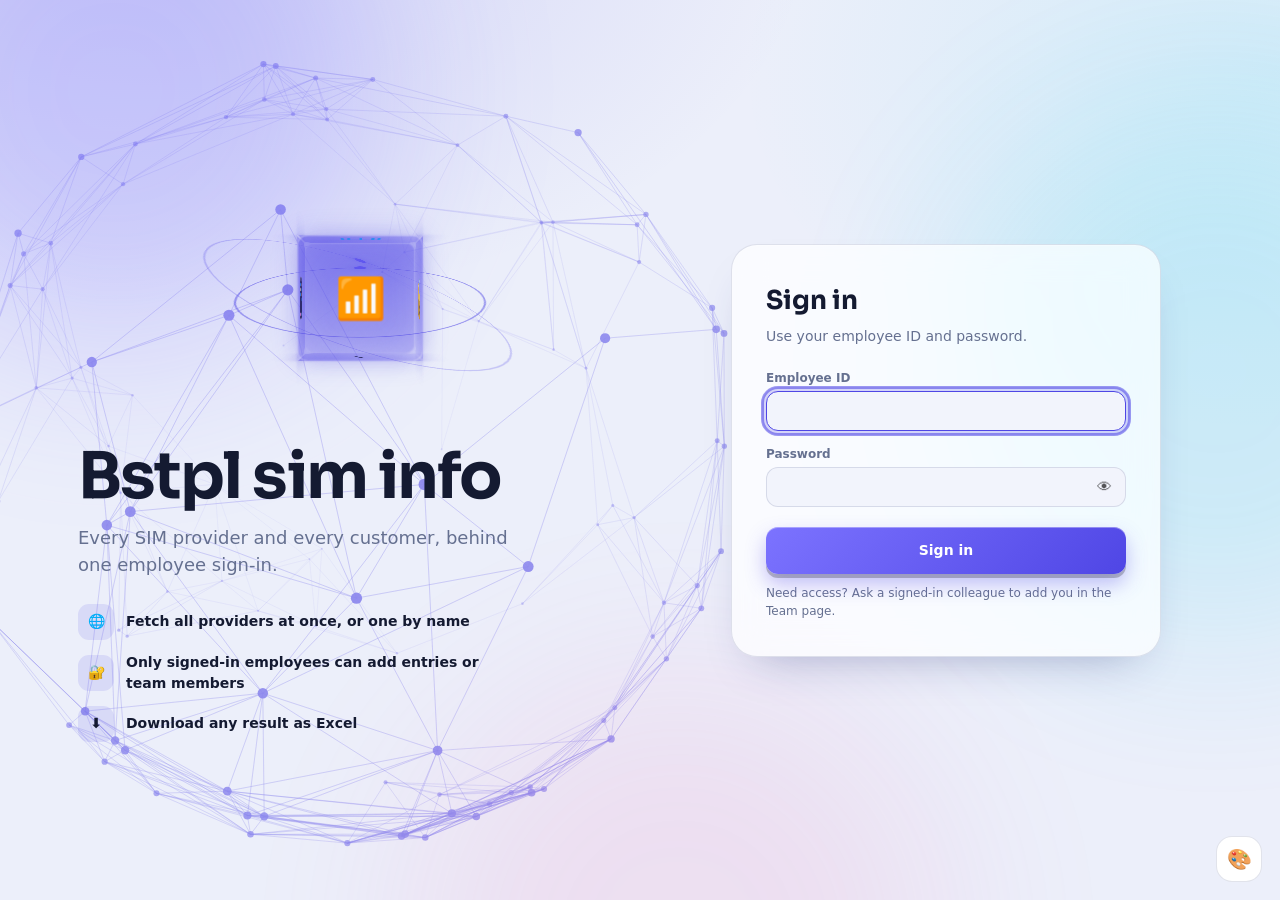
==== commit 620802ab: "init" ====
--- a/netlify_frontend/index.html
+++ b/netlify_frontend/index.html
@@ -383,13 +383,13 @@
         </svg>
       </div>
       <div>
-        <h3 style="margin:0 0 4px;font-size:16px;font-weight:700">Delete All Table Data</h3>
-        <p style="margin:0;font-size:12px;color:var(--mut)">Wipes all entries in this table. <b>Strictly works only once</b> and locks permanently.</p>
+        <h3 style="margin:0 0 4px;font-size:16px;font-weight:700">Delete All Data</h3>
+        <p style="margin:0;font-size:12px;color:var(--mut)">Permanently wipes all customer records from this table while keeping the SIM providers intact. <b>Strictly works only once</b> and locks permanently.</p>
       </div>
     </div>
 
     <div style="background:rgba(239,68,68,.08);border:1px solid rgba(239,68,68,.25);padding:10px 12px;border-radius:10px;font-size:12px;color:var(--tx)">
-      ⚠️ <b>Warning:</b> This action cannot be reversed.
+      ⚠️ <b>Warning:</b> This action cannot be reversed. All customer entries will be erased.
     </div>
 
     <label style="font-size:12px;margin:0 0 10px;display:block">
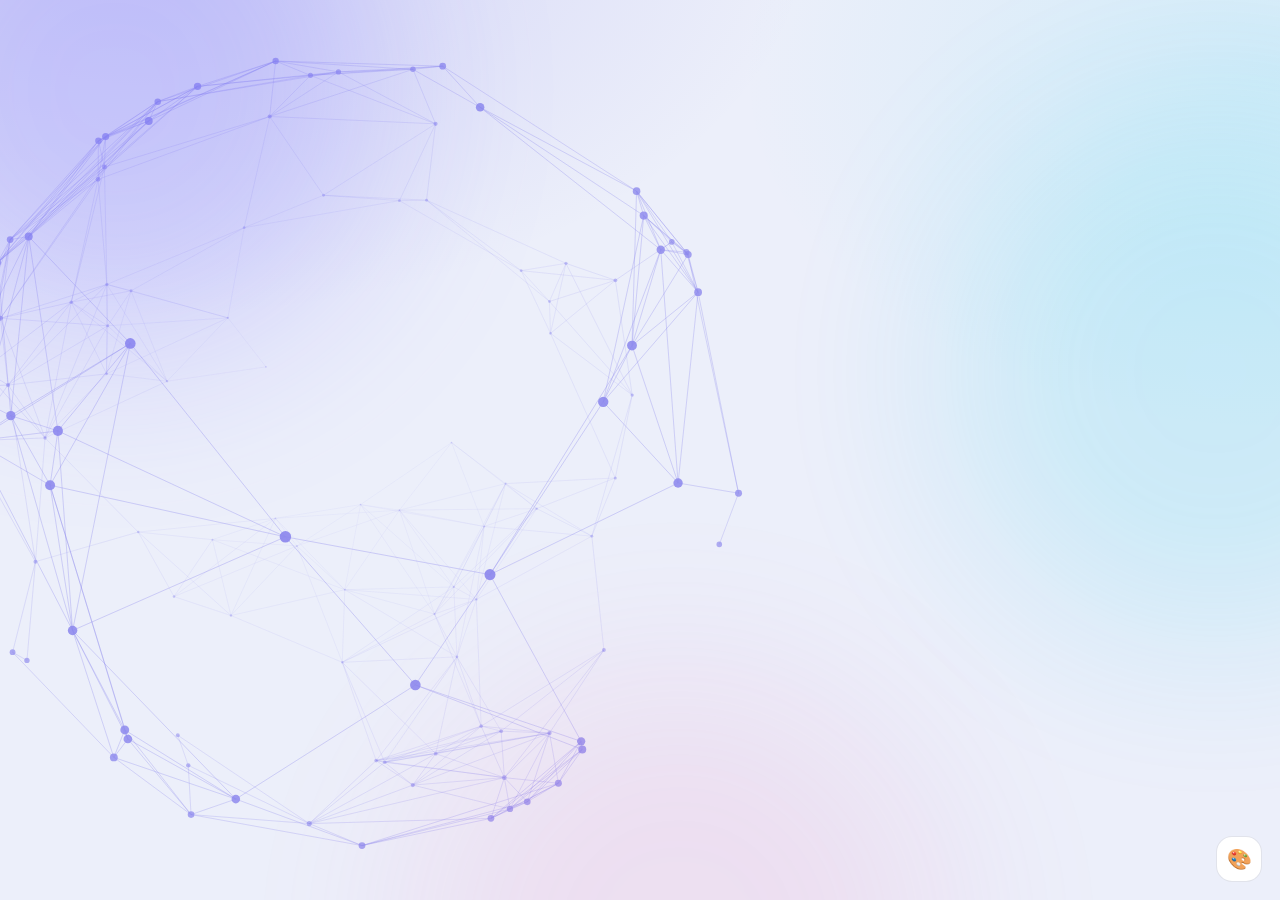
==== commit da5e55c5: "init" ====
--- a/netlify_frontend/index.html
+++ b/netlify_frontend/index.html
@@ -27,6 +27,9 @@
   </div>
   <form id="loginForm" class="glass tilt" data-tilt="5" autocomplete="on">
     <h2>Sign in</h2><p class="sub">Use your employee ID and password.</p>
+    <div class="banner warn hide" id="serverWarmBanner" style="font-size:12px;margin-bottom:12px">
+      ⚡ Connecting to cloud server (Render free tier wakes up in ~30s on first load). Please wait…
+    </div>
     <label>Employee ID<input id="lId" name="username" autocomplete="username" required></label>
     <label>Password<span class="pw"><input id="lPw" name="password" type="password" autocomplete="current-password" required><button type="button" class="eye" data-eye="lPw" aria-label="Show or hide password">👁</button></span></label>
     <div class="err hide" id="lErr" role="alert"></div>
